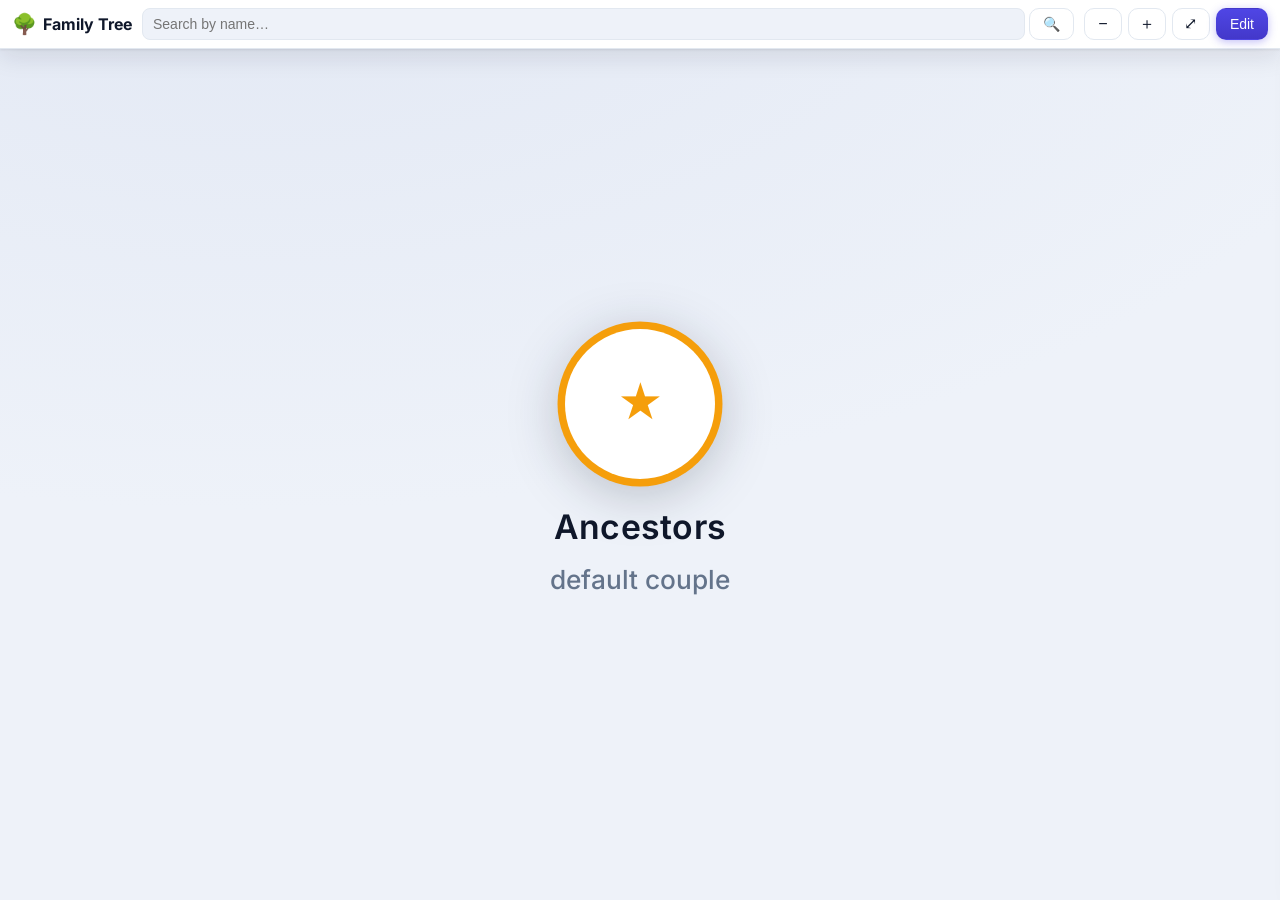
==== index.html @ 28f877d4 "init" ====
<!DOCTYPE html>
<html lang="en">
<head>
  <meta charset="UTF-8">
  <meta name="viewport" content="width=device-width, initial-scale=1.0, maximum-scale=1.0, user-scalable=no">
  <meta name="theme-color" content="#4f46e5">
  <title>Family Tree</title>
  <link rel="preconnect" href="https://fonts.googleapis.com">
  <link rel="preconnect" href="https://fonts.gstatic.com" crossorigin>
  <link href="https://fonts.googleapis.com/css2?family=Inter:wght@400;500;600;700&display=swap" rel="stylesheet">
  <link rel="stylesheet" href="css/styles.css">
</head>
<body>
  <header class="toolbar">
    <div class="brand">
      <span class="logo">🌳</span>
      <span class="title">Family Tree</span>
    </div>

    <div class="search">
      <input id="searchInput" type="search" placeholder="Search by name…" autocomplete="off">
      <button id="searchBtn" class="btn" title="Search">🔍</button>
      <div id="searchSuggest" class="search-suggest"></div>
    </div>

    <div class="tools">
      <button id="btnZoomOut" class="btn icon" title="Zoom out">−</button>
      <button id="btnZoomIn" class="btn icon" title="Zoom in">＋</button>
      <button id="btnFit" class="btn icon" title="Fit to screen">⤢</button>
      <button id="btnAdd" class="btn" title="Add person" style="display:none">＋ Add</button>
      <button id="btnToken" class="btn" title="GitHub token" style="display:none">🔑</button>
      <button id="btnSave" class="btn" title="Save to GitHub" style="display:none">Save to GitHub</button>
      <button id="btnEdit" class="btn primary" title="Edit">Edit</button>
    </div>
  </header>

  <main>
    <div id="treeContainer" class="tree-container"></div>
    <aside id="detailPanel" class="detail-panel"></aside>
  </main>

  <!-- Add/Edit person modal -->
  <div id="editorModal" class="modal">
    <form id="editorForm" class="modal-card editor" autocomplete="off"></form>
  </div>

  <!-- Dynamic dialogs (password / token) mount here -->
  <div id="modalRoot"></div>

  <div id="toast" class="toast"></div>

  <!-- D3 for tree layout (vendored locally — no CDN needed) -->
  <script src="js/vendor/d3.min.js"></script>
  <script src="js/config.js"></script>
  <script src="js/data.js"></script>
  <script src="js/github.js"></script>
  <script src="js/auth.js"></script>
  <script src="js/location.js"></script>
  <script src="js/tree.js"></script>
  <script src="js/person.js"></script>
  <script src="js/app.js"></script>
</body>
</html>
---- css/styles.css ----
/* ------------------------------------------------------------------ */
/* Theme tokens                                                        */
/* ------------------------------------------------------------------ */
:root {
  --bg: #eef2f9;
  --bg2: #e2e8f4;
  --panel: #ffffff;
  --ink: #0f172a;
  --muted: #64748b;
  --line: #e2e8f0;
  --brand: #4f46e5;
  --brand-ink: #ffffff;
  --danger: #e11d48;
  --male: #3b82f6;
  --female: #ec4899;
  --other: #8b5cf6;
  --root: #f59e0b;
  --card: #ffffff;
  --shadow: 0 1px 2px rgba(15,23,42,.08), 0 8px 24px rgba(15,23,42,.10);
}
@media (prefers-color-scheme: dark) {
  :root {
    --bg: #0b1220;
    --bg2: #0f172a;
    --panel: #16203a;
    --ink: #e8edf6;
    --muted: #94a3b8;
    --line: #263352;
    --brand: #818cf8;
    --card: #1a2540;
    --shadow: 0 1px 2px rgba(0,0,0,.5), 0 10px 28px rgba(0,0,0,.5);
  }
}

* { box-sizing: border-box; }
html, body { height: 100%; margin: 0; }
body {
  font-family: "Inter", system-ui, -apple-system, "Segoe UI", Roboto, sans-serif;
  color: var(--ink);
  background: radial-gradient(1200px 600px at 20% -10%, var(--bg2), var(--bg));
  overflow: hidden;
  -webkit-font-smoothing: antialiased;
}

/* ------------------------------------------------------------------ */
/* Toolbar                                                             */
/* ------------------------------------------------------------------ */
.toolbar {
  display: flex; align-items: center; gap: 10px;
  padding: 8px 12px;
  background: var(--panel);
  border-bottom: 1px solid var(--line);
  box-shadow: var(--shadow);
  position: relative; z-index: 20;
  flex-wrap: wrap;
}
.brand { display: flex; align-items: center; gap: 6px; font-weight: 700; }
.brand .logo { font-size: 20px; }
.brand .title { font-size: 16px; }
.search { display: flex; gap: 4px; flex: 1 1 180px; min-width: 140px; position: relative; }
.search input {
  flex: 1; padding: 7px 10px; border: 1px solid var(--line);
  border-radius: 8px; background: var(--bg); color: var(--ink); font-size: 14px;
}
.search-suggest {
  display: none; position: absolute; left: 0; right: 0; top: 100%; z-index: 30;
  background: var(--panel); border: 1px solid var(--line); border-radius: 8px;
  box-shadow: var(--shadow); max-height: 260px; overflow-y: auto; margin-top: 4px;
}
.search-suggest.show { display: block; }
.suggest-opt { padding: 9px 12px; cursor: pointer; font-size: 14px; }
.suggest-opt:hover { background: var(--bg); }
.tools { display: flex; gap: 6px; align-items: center; flex-wrap: wrap; }

.btn {
  padding: 8px 13px; border: 1px solid var(--line); border-radius: 10px;
  background: var(--panel); color: var(--ink); cursor: pointer; font-size: 14px;
  font-weight: 500; line-height: 1; white-space: nowrap;
  transition: border-color .15s ease, box-shadow .15s ease, transform .05s ease;
}
.btn:hover { border-color: var(--brand); }
.btn:active { transform: translateY(1px); }
.btn.primary {
  background: linear-gradient(180deg, var(--brand), #4338ca);
  color: var(--brand-ink); border-color: transparent;
  box-shadow: 0 2px 8px rgba(79,70,229,.35);
}
.btn.danger { color: var(--danger); border-color: var(--danger); }
.btn.icon { width: 38px; padding: 7px 0; text-align: center; font-size: 16px; }
.btn:disabled { opacity: .5; cursor: not-allowed; }

/* ------------------------------------------------------------------ */
/* Layout                                                              */
/* ------------------------------------------------------------------ */
main { position: relative; height: calc(100% - 55px); }
.tree-container { position: absolute; inset: 0; overflow: hidden; }
.tree-svg { width: 100%; height: 100%; display: block; touch-action: none; }

/* ------------------------------------------------------------------ */
/* Tree nodes + links                                                  */
/* ------------------------------------------------------------------ */
.link { fill: none; stroke: var(--line); stroke-width: 2px; stroke-linecap: round; }

/* Colour halo behind the avatar (per gender) — doubles as the node border */
.node .avatar-ring {
  fill: var(--other);
  filter: drop-shadow(0 4px 10px rgba(15,23,42,.22));
}
.node.gender-male .avatar-ring { fill: var(--male); }
.node.gender-female .avatar-ring { fill: var(--female); }
.node.gender-other .avatar-ring { fill: var(--other); }
.node.gender-root .avatar-ring { fill: var(--root); }

.node .avatar { fill: var(--panel); }
.node .avatar-initials { font-size: 18px; font-weight: 700; fill: var(--other); }
.node.gender-male .avatar-initials { fill: var(--male); }
.node.gender-female .avatar-initials { fill: var(--female); }
.node.gender-other .avatar-initials { fill: var(--other); }
.node.gender-root .avatar-initials { fill: var(--root); }

.node .name { font-size: 13.5px; font-weight: 600; fill: var(--ink); letter-spacing: .1px; }
.node .sub { font-size: 10.5px; font-weight: 500; fill: var(--muted); }

/* Search/highlight cue: ring the avatar in the brand colour */
.node .avatar { transition: fill .15s ease; }
.node.highlight .avatar-ring { stroke: var(--brand); stroke-width: 3px; }

.node .toggle circle { fill: var(--brand); stroke: var(--panel); stroke-width: 2px; cursor: pointer; }
.node .toggle text { fill: #fff; font-size: 13px; font-weight: 700; pointer-events: none; }

/* ------------------------------------------------------------------ */
/* Detail panel                                                        */
/* ------------------------------------------------------------------ */
.detail-panel {
  position: absolute; top: 0; right: 0; height: 100%; width: 340px;
  background: var(--panel); border-left: 1px solid var(--line);
  box-shadow: var(--shadow); padding: 16px; overflow-y: auto;
  transform: translateX(105%); transition: transform .25s ease; z-index: 15;
}
.detail-panel.open { transform: translateX(0); }
.panel-close {
  position: absolute; top: 10px; right: 12px; border: none; background: none;
  font-size: 24px; color: var(--muted); cursor: pointer; line-height: 1;
}
.detail-head { display: flex; gap: 12px; align-items: center; margin-bottom: 14px; }
.detail-head h2 { margin: 0; font-size: 18px; }
.detail-avatar { width: 56px; height: 56px; border-radius: 50%; object-fit: cover; }
.detail-avatar.placeholder {
  display: flex; align-items: center; justify-content: center;
  color: #fff; font-weight: 700; font-size: 20px;
}
.detail-avatar.gender-male { background: var(--male); }
.detail-avatar.gender-female { background: var(--female); }
.detail-avatar.gender-other { background: var(--other); }
.badge {
  display: inline-block; font-size: 11px; padding: 2px 8px; border-radius: 999px;
  background: var(--root); color: #fff;
}
.detail-row { display: flex; gap: 8px; padding: 6px 0; border-bottom: 1px solid var(--line); font-size: 14px; }
.detail-row .dl { color: var(--muted); flex: 0 0 92px; }
.detail-row .dv { flex: 1; word-break: break-word; }
.detail-row a { color: var(--brand); text-decoration: none; }
.detail-actions { display: flex; gap: 8px; margin-top: 16px; flex-wrap: wrap; }
.muted { color: var(--muted); }
.hint { color: var(--muted); font-size: 12px; margin: 6px 0; }

/* ------------------------------------------------------------------ */
/* Modals + forms                                                      */
/* ------------------------------------------------------------------ */
.modal {
  position: fixed; inset: 0; background: rgba(0,0,0,.45);
  display: none; align-items: center; justify-content: center; z-index: 40; padding: 16px;
}
.modal.open { display: flex; }
.modal-card {
  background: var(--panel); border-radius: 14px; box-shadow: var(--shadow);
  width: 100%; max-width: 440px; max-height: 90vh; overflow-y: auto; padding: 20px;
}
.modal-card h2 { margin: 0 0 12px; font-size: 18px; }
.dlg-input {
  width: 100%; padding: 9px 11px; border: 1px solid var(--line); border-radius: 8px;
  background: var(--bg); color: var(--ink); font-size: 15px; margin-bottom: 10px;
}
.field { display: block; margin-bottom: 12px; }
.field > span { display: block; font-size: 13px; color: var(--muted); margin-bottom: 4px; }
.field input, .field select {
  width: 100%; padding: 9px 11px; border: 1px solid var(--line); border-radius: 8px;
  background: var(--bg); color: var(--ink); font-size: 15px;
}
.form-actions { display: flex; justify-content: flex-end; gap: 8px; margin-top: 8px; }
.form-errors { color: var(--danger); font-size: 13px; margin-bottom: 8px; }
.form-errors div { padding: 1px 0; }

/* Location / pincode */
.pincode-row { display: flex; gap: 8px; }
.pincode-row input { flex: 1; letter-spacing: 2px; }
.combo { display: flex; flex-direction: column; gap: 6px; }
.combo select { width: 100%; }

/* "More details" collapsible section */
.more-toggle {
  display: block; width: 100%; text-align: left; margin: 4px 0 12px;
  padding: 8px 10px; border: 1px dashed var(--line); border-radius: 8px;
  background: var(--bg); color: var(--muted); cursor: pointer; font-size: 13px;
}
.more-toggle:hover { border-color: var(--brand); color: var(--ink); }
.more-details { border-top: 1px solid var(--line); padding-top: 12px; margin-bottom: 4px; }

.photo-field { display: flex; flex-direction: column; gap: 8px; }
.photo-preview { width: 72px; height: 72px; border-radius: 50%; object-fit: cover; border: 1px solid var(--line); }

/* Multi-select picker (parents / spouses) */
.picker { position: relative; }
.chips { display: flex; flex-wrap: wrap; gap: 6px; margin-bottom: 6px; }
.chip {
  display: inline-flex; align-items: center; gap: 6px; background: var(--bg);
  border: 1px solid var(--line); border-radius: 999px; padding: 3px 6px 3px 10px; font-size: 13px;
}
.chip-x { border: none; background: none; color: var(--muted); cursor: pointer; font-size: 15px; line-height: 1; }
.picker-search { width: 100%; }
.picker-list {
  display: none; z-index: 5;
  background: var(--panel); border: 1px solid var(--line); border-radius: 8px;
  box-shadow: var(--shadow); max-height: 220px; overflow-y: auto; margin-top: 2px;
}
.picker-list.show { display: block; }
.picker-opt { padding: 8px 11px; cursor: pointer; font-size: 14px; }
.picker-opt:hover { background: var(--bg); }

/* ------------------------------------------------------------------ */
/* Toast                                                               */
/* ------------------------------------------------------------------ */
.toast {
  position: fixed; left: 50%; bottom: 20px; transform: translateX(-50%) translateY(20px);
  background: #111827; color: #fff; padding: 11px 16px; border-radius: 10px;
  font-size: 14px; opacity: 0; pointer-events: none; transition: all .25s ease; z-index: 60;
  max-width: 90vw;
}
.toast.show { opacity: 1; transform: translateX(-50%) translateY(0); }
.toast.error { background: var(--danger); }

/* ------------------------------------------------------------------ */
/* Mobile                                                              */
/* ------------------------------------------------------------------ */
@media (max-width: 640px) {
  .brand .title { display: none; }
  .detail-panel {
    width: 100%; height: 62%; top: auto; bottom: 0; right: 0;
    border-left: none; border-top: 1px solid var(--line);
    border-radius: 16px 16px 0 0; transform: translateY(105%);
  }
  .detail-panel.open { transform: translateY(0); }
  .btn { padding: 8px 10px; }
  .btn.icon { width: 34px; }
}
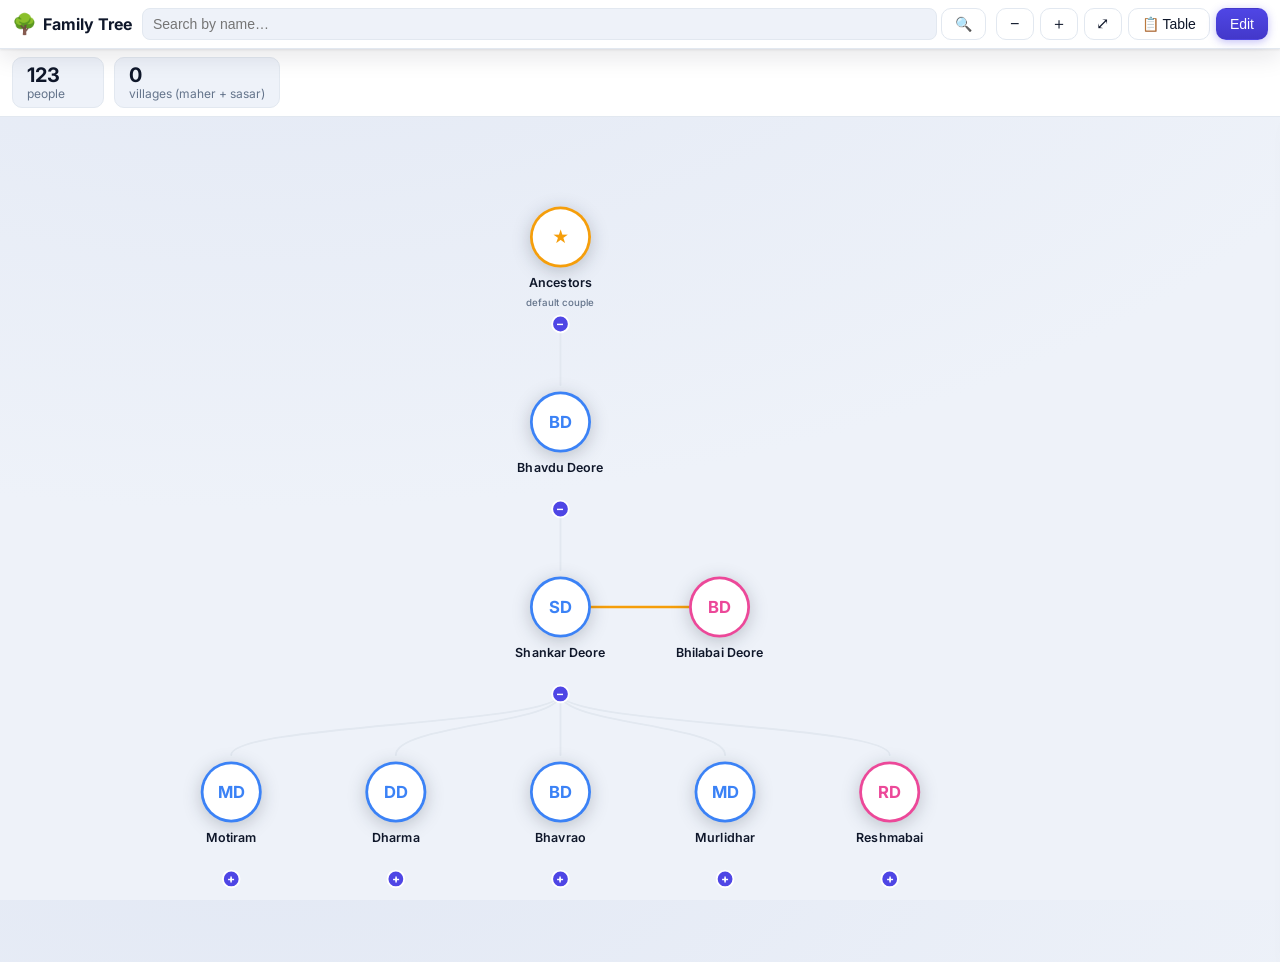
==== commit 78a905cd: "Add analytics bar, filterable people table, and spouse expand "+" - Analytics bar under the toolbar:" ====
--- a/index.html
+++ b/index.html
@@ -27,6 +27,7 @@
       <button id="btnZoomOut" class="btn icon" title="Zoom out">−</button>
       <button id="btnZoomIn" class="btn icon" title="Zoom in">＋</button>
       <button id="btnFit" class="btn icon" title="Fit to screen">⤢</button>
+      <button id="btnTable" class="btn" title="People table">📋 Table</button>
       <button id="btnAdd" class="btn" title="Add person" style="display:none">＋ Add</button>
       <button id="btnToken" class="btn" title="GitHub token" style="display:none">🔑</button>
       <button id="btnSave" class="btn" title="Save to GitHub" style="display:none">Save to GitHub</button>
@@ -34,10 +35,15 @@
     </div>
   </header>
 
+  <div id="analyticsBar" class="analytics-bar"></div>
+
   <main>
     <div id="treeContainer" class="tree-container"></div>
     <aside id="detailPanel" class="detail-panel"></aside>
   </main>
+
+  <!-- People table (filterable) -->
+  <div id="peopleTableOverlay" class="table-overlay"></div>
 
   <!-- Add/Edit person modal -->
   <div id="editorModal" class="modal">
@@ -58,6 +64,8 @@
   <script src="js/location.js"></script>
   <script src="js/tree.js"></script>
   <script src="js/person.js"></script>
+  <script src="js/analytics.js"></script>
+  <script src="js/table.js"></script>
   <script src="js/app.js"></script>
 </body>
 </html>
--- a/css/styles.css
+++ b/css/styles.css
@@ -101,6 +101,9 @@
 /* ------------------------------------------------------------------ */
 .link { fill: none; stroke: var(--line); stroke-width: 2px; stroke-linecap: round; }
 
+/* Marriage line connecting a person to their spouse companion */
+.couple-link { stroke: var(--root); stroke-width: 2.5px; stroke-linecap: round; }
+
 /* Colour halo behind the avatar (per gender) — doubles as the node border */
 .node .avatar-ring {
   fill: var(--other);
@@ -196,6 +199,17 @@
 .pincode-row input { flex: 1; letter-spacing: 2px; }
 .combo { display: flex; flex-direction: column; gap: 6px; }
 .combo select { width: 100%; }
+.loc-title {
+  font-size: 13px; font-weight: 600; color: var(--ink);
+  margin: 4px 0 10px; padding-top: 10px; border-top: 1px solid var(--line);
+}
+
+/* Inline checkbox (e.g. Living) */
+.check-field {
+  display: flex; align-items: center; gap: 8px; margin-bottom: 12px;
+  font-size: 14px; color: var(--ink); cursor: pointer;
+}
+.check-field input { width: 16px; height: 16px; flex: 0 0 auto; }
 
 /* "More details" collapsible section */
 .more-toggle {
@@ -240,10 +254,66 @@
 .toast.error { background: var(--danger); }
 
 /* ------------------------------------------------------------------ */
+/* Analytics bar                                                       */
+/* ------------------------------------------------------------------ */
+.analytics-bar {
+  display: flex; gap: 10px; flex-wrap: wrap; align-items: stretch;
+  padding: 8px 12px; background: var(--panel);
+  border-bottom: 1px solid var(--line); position: relative; z-index: 15;
+}
+.analytics-bar:empty { display: none; }
+.analytics-bar .stat {
+  display: flex; flex-direction: column; align-items: flex-start;
+  padding: 6px 14px; border: 1px solid var(--line); border-radius: 10px;
+  background: var(--bg); min-width: 92px;
+}
+.analytics-bar .stat-num { font-size: 20px; font-weight: 700; line-height: 1.1; }
+.analytics-bar .stat-label { font-size: 12px; color: var(--muted); }
+
+/* ------------------------------------------------------------------ */
+/* People table overlay                                                */
+/* ------------------------------------------------------------------ */
+.table-overlay {
+  position: fixed; inset: 0; background: rgba(0,0,0,.45);
+  display: none; align-items: center; justify-content: center; z-index: 50; padding: 16px;
+}
+.table-overlay.open { display: flex; }
+.table-card {
+  background: var(--panel); border-radius: 14px; box-shadow: var(--shadow);
+  width: min(1100px, 100%); max-height: 90vh; display: flex; flex-direction: column; overflow: hidden;
+}
+.table-head {
+  display: flex; align-items: center; gap: 10px; flex-wrap: wrap;
+  padding: 14px 16px; border-bottom: 1px solid var(--line);
+}
+.table-head h2 { margin: 0; font-size: 18px; }
+.table-filters { display: flex; align-items: center; gap: 8px; flex-wrap: wrap; flex: 1; }
+.table-filters input, .table-filters select {
+  padding: 7px 10px; border: 1px solid var(--line); border-radius: 8px;
+  background: var(--bg); color: var(--ink); font-size: 14px;
+}
+.table-filters input { flex: 1 1 180px; min-width: 140px; }
+.table-scroll { overflow: auto; }
+.people-table { border-collapse: collapse; width: 100%; font-size: 13px; }
+.people-table th, .people-table td {
+  text-align: left; padding: 7px 10px; border-bottom: 1px solid var(--line); white-space: nowrap;
+}
+.people-table thead th {
+  position: sticky; top: 0; background: var(--panel); cursor: pointer;
+  user-select: none; font-weight: 600; z-index: 1;
+}
+.people-table thead th.sorted { color: var(--brand); }
+.people-table thead th.sorted::after { content: " " attr(data-dir); font-size: 11px; }
+.people-table tbody tr { cursor: pointer; }
+.people-table tbody tr:hover { background: var(--bg); }
+
+/* ------------------------------------------------------------------ */
 /* Mobile                                                              */
 /* ------------------------------------------------------------------ */
 @media (max-width: 640px) {
   .brand .title { display: none; }
+  .analytics-bar { padding: 6px 10px; gap: 6px; }
+  .analytics-bar .stat { padding: 5px 10px; min-width: 78px; }
   .detail-panel {
     width: 100%; height: 62%; top: auto; bottom: 0; right: 0;
     border-left: none; border-top: 1px solid var(--line);
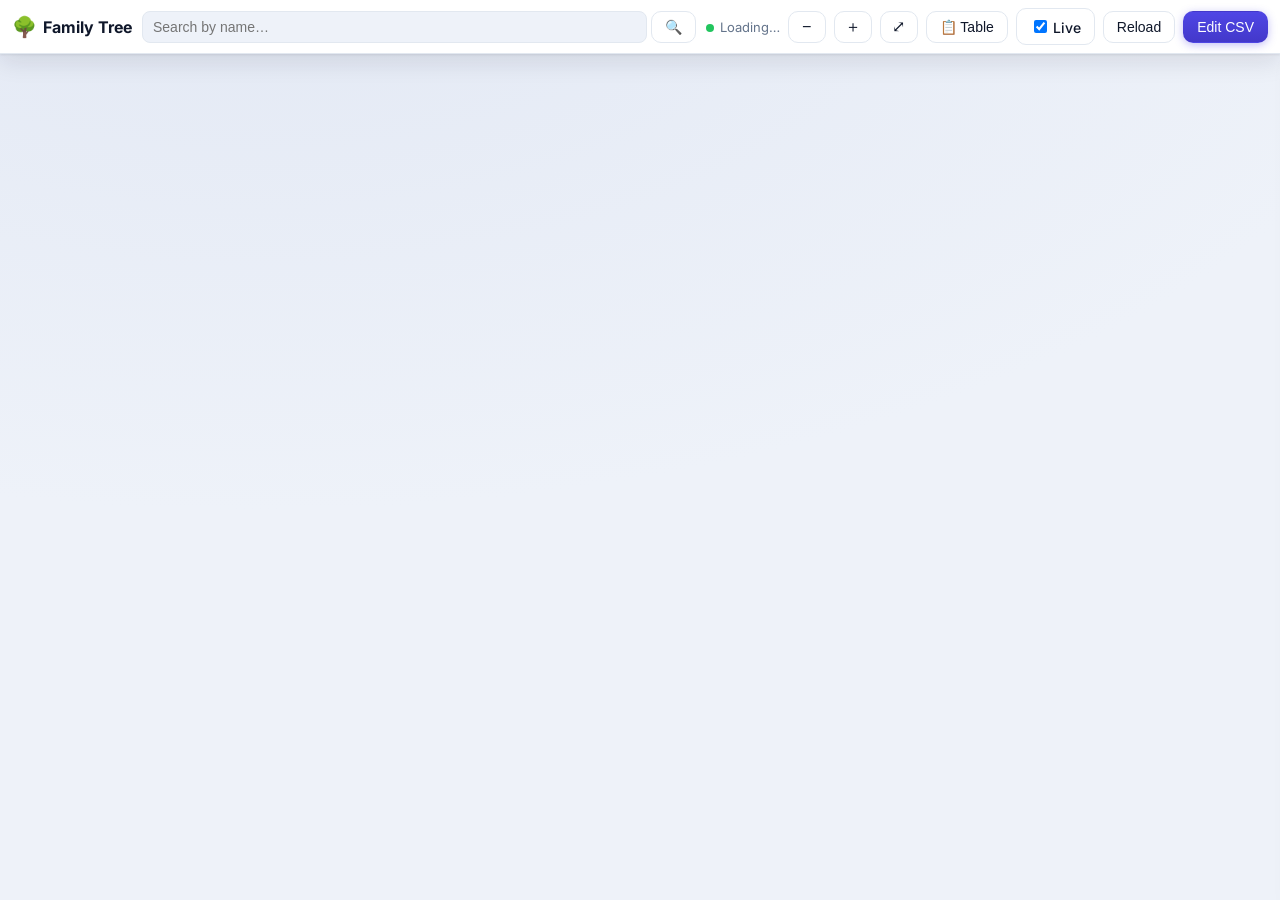
==== commit af0dbe99: "Make index.html render live from CSV; remove the GitHub editor index.html now renders the tree direc" ====
--- a/index.html
+++ b/index.html
@@ -9,6 +9,26 @@
   <link rel="preconnect" href="https://fonts.gstatic.com" crossorigin>
   <link href="https://fonts.googleapis.com/css2?family=Inter:wght@400;500;600;700&display=swap" rel="stylesheet">
   <link rel="stylesheet" href="css/styles.css">
+  <style>
+    /* CSV status pill + paste/upload drawer. */
+    .csvbar { display: flex; align-items: center; gap: 8px; flex-wrap: wrap; }
+    .csvbar .status { font-size: 13px; color: var(--muted); }
+    .csvbar .status.err { color: #dc2626; }
+    .csvbar .status .dot { display: inline-block; width: 8px; height: 8px; border-radius: 50%;
+      background: #22c55e; margin-right: 6px; vertical-align: middle; }
+    .csvbar .status.err .dot { background: #dc2626; }
+    .csv-drawer { position: fixed; inset: 0; background: rgba(0,0,0,.45); display: none;
+      align-items: center; justify-content: center; z-index: 60; padding: 16px; }
+    .csv-drawer.open { display: flex; }
+    .csv-drawer .card { background: var(--card, #fff); color: inherit; border-radius: 12px;
+      width: min(760px, 100%); max-height: 90vh; display: flex; flex-direction: column;
+      padding: 18px; box-shadow: 0 20px 60px rgba(0,0,0,.35); }
+    .csv-drawer textarea { flex: 1; min-height: 320px; width: 100%; resize: vertical;
+      font-family: ui-monospace, SFMono-Regular, Menlo, monospace; font-size: 12px;
+      border: 1px solid var(--border, #d1d5db); border-radius: 8px; padding: 10px; }
+    .csv-warnings { margin-top: 8px; max-height: 160px; overflow: auto; font-size: 12px; }
+    .csv-warnings li { color: #b45309; }
+  </style>
 </head>
 <body>
   <header class="toolbar">
@@ -23,15 +43,17 @@
       <div id="searchSuggest" class="search-suggest"></div>
     </div>
 
-    <div class="tools">
+    <div class="tools csvbar">
+      <span id="status" class="status"><span class="dot"></span><span id="statusText">Loading…</span></span>
       <button id="btnZoomOut" class="btn icon" title="Zoom out">−</button>
       <button id="btnZoomIn" class="btn icon" title="Zoom in">＋</button>
       <button id="btnFit" class="btn icon" title="Fit to screen">⤢</button>
       <button id="btnTable" class="btn" title="People table">📋 Table</button>
-      <button id="btnAdd" class="btn" title="Add person" style="display:none">＋ Add</button>
-      <button id="btnToken" class="btn" title="GitHub token" style="display:none">🔑</button>
-      <button id="btnSave" class="btn" title="Save to GitHub" style="display:none">Save to GitHub</button>
-      <button id="btnEdit" class="btn primary" title="Edit">Edit</button>
+      <label id="btnLive" class="btn" title="Re-read the CSV file on an interval">
+        <input id="liveChk" type="checkbox" style="margin-right:6px" checked>Live
+      </label>
+      <button id="btnReload" class="btn" title="Re-read the CSV file now">Reload</button>
+      <button id="btnPaste" class="btn primary" title="Paste or upload CSV">Edit CSV</button>
     </div>
   </header>
 
@@ -45,27 +67,196 @@
   <!-- People table (filterable) -->
   <div id="peopleTableOverlay" class="table-overlay"></div>
 
-  <!-- Add/Edit person modal -->
-  <div id="editorModal" class="modal">
-    <form id="editorForm" class="modal-card editor" autocomplete="off"></form>
+  <!-- Paste / upload CSV -->
+  <div id="csvDrawer" class="csv-drawer">
+    <div class="card">
+      <h2 style="margin-top:0">Edit CSV</h2>
+      <p class="hint">Paste CSV below, or load a file. The tree updates as you type — nothing is
+        saved to disk. Columns match <code>data/family_template.csv</code>.</p>
+      <input id="csvFile" type="file" accept=".csv,text/csv" style="margin-bottom:8px">
+      <textarea id="csvText" spellcheck="false" placeholder="member_id,firstName,lastName,gender,father_id,mother_id,spouse_id,…"></textarea>
+      <ul id="csvWarnings" class="csv-warnings"></ul>
+      <div class="form-actions" style="margin-top:10px">
+        <button id="csvClose" class="btn">Close</button>
+      </div>
+    </div>
   </div>
 
-  <!-- Dynamic dialogs (password / token) mount here -->
-  <div id="modalRoot"></div>
-
   <div id="toast" class="toast"></div>
 
-  <!-- D3 for tree layout (vendored locally — no CDN needed) -->
+  <!-- D3 + the pieces the tree/detail panel/table need. View-only (renders from CSV). -->
   <script src="js/vendor/d3.min.js"></script>
   <script src="js/config.js"></script>
   <script src="js/data.js"></script>
-  <script src="js/github.js"></script>
-  <script src="js/auth.js"></script>
-  <script src="js/location.js"></script>
   <script src="js/tree.js"></script>
   <script src="js/person.js"></script>
   <script src="js/analytics.js"></script>
   <script src="js/table.js"></script>
-  <script src="js/app.js"></script>
+  <script src="js/csv-import.js"></script>
+  <script>
+  (function () {
+    const $ = (id) => document.getElementById(id);
+    // Where the CSV lives. Override with ?csv=path/to/file.csv
+    const params = new URLSearchParams(location.search);
+    const CSV_PATH = params.get("csv") || "data/family_template.csv";
+    const POLL_MS = 2000;
+
+    let lastText = null;    // last CSV text we rendered (to skip no-op re-renders)
+    let pollTimer = null;
+    let manualText = null;  // non-null when previewing pasted/uploaded CSV
+    let rendered = false;   // false until the first successful render
+
+    function setStatus(msg, isError) {
+      $("status").className = "status" + (isError ? " err" : "");
+      $("statusText").textContent = msg;
+    }
+
+    // Convert CSV text -> store -> tree. Returns the warnings list.
+    function renderCsv(text, label) {
+      const { data, warnings } = CsvImport.convert(text);
+      Store.loadData(data);
+      // Preserve the current pan/zoom on refreshes; fit on the very first render.
+      Tree.render(rendered);
+      rendered = true;
+      Analytics.render("#analyticsBar");
+      renderWarnings(warnings);
+      const n = Object.keys(data.people).length - 2; // minus the two ancestors
+      setStatus((label || "Loaded") + " · " + n + " people" +
+        (warnings.length ? " · " + warnings.length + " warning(s)" : ""));
+      return warnings;
+    }
+
+    function renderWarnings(warnings) {
+      const box = $("csvWarnings");
+      box.innerHTML = warnings.slice(0, 50)
+        .map((w) => "<li>" + esc(w) + "</li>").join("");
+    }
+
+    function esc(s) {
+      return String(s == null ? "" : s).replace(/[&<>"']/g, (c) =>
+        ({ "&": "&amp;", "<": "&lt;", ">": "&gt;", '"': "&quot;", "'": "&#39;" }[c]));
+    }
+
+    // Fetch the CSV from disk and render if it changed since last time.
+    async function pollFile(force) {
+      if (manualText != null) return; // previewing pasted CSV: ignore the file
+      try {
+        const res = await fetch(CSV_PATH + "?t=" + Date.now(), { cache: "no-store" });
+        if (!res.ok) throw new Error(CSV_PATH + " (" + res.status + ")");
+        const text = await res.text();
+        if (!force && text === lastText) return; // unchanged — nothing to do
+        lastText = text;
+        const stamp = new Date().toLocaleTimeString();
+        renderCsv(text, "Updated " + stamp);
+      } catch (err) {
+        setStatus("Can't read " + err.message + " — serve over http (python -m http.server)", true);
+      }
+    }
+
+    function startPolling() { if (!pollTimer) pollTimer = setInterval(() => pollFile(false), POLL_MS); }
+    function stopPolling() { clearInterval(pollTimer); pollTimer = null; }
+
+    // ---------- Search (name / village), reusing Store + Tree ----------
+    function matches(p, q) {
+      return Store.nameWithFather(p).toLowerCase().includes(q) ||
+        Store.fullName(p).toLowerCase().includes(q) ||
+        (p.village || "").toLowerCase().includes(q);
+    }
+    function doSearch() {
+      const q = $("searchInput").value.trim().toLowerCase();
+      if (!q) return;
+      const m = Store.all().filter((p) => !Store.isDummy(p.id)).find((p) => matches(p, q));
+      if (!m) { toast("No match for “" + q + "”.", true); return; }
+      goTo(m.id);
+    }
+    function goTo(id) { hideSuggest(); Tree.focusPerson(id); Person.showDetail(id); }
+    function renderSuggest() {
+      const box = $("searchSuggest");
+      const q = $("searchInput").value.trim().toLowerCase();
+      if (!q) { hideSuggest(); return; }
+      const results = Store.all().filter((p) => !Store.isDummy(p.id))
+        .filter((p) => matches(p, q)).slice(0, 10);
+      box.innerHTML = results.length
+        ? results.map((p) => '<div class="suggest-opt" data-goto="' + p.id + '">' +
+            esc(Store.nameWithFather(p)) +
+            (p.village ? ' <span class="muted">· ' + esc(p.village) + "</span>" : "") + "</div>").join("")
+        : '<div class="suggest-opt muted">No matches</div>';
+      box.classList.add("show");
+      box.querySelectorAll("[data-goto]").forEach((el) => {
+        el.onclick = () => goTo(el.getAttribute("data-goto"));
+      });
+    }
+    function hideSuggest() { const b = $("searchSuggest"); b.classList.remove("show"); b.innerHTML = ""; }
+
+    // ---------- Toast ----------
+    let toastTimer;
+    function toast(msg, isError) {
+      const el = $("toast");
+      el.textContent = msg;
+      el.className = "toast show" + (isError ? " error" : "");
+      clearTimeout(toastTimer);
+      toastTimer = setTimeout(() => (el.className = "toast"), 4000);
+    }
+
+    // ---------- Paste / upload drawer ----------
+    function openDrawer() {
+      $("csvText").value = manualText != null ? manualText : (lastText || "");
+      $("csvDrawer").classList.add("open");
+      $("csvText").focus();
+    }
+    function closeDrawer() { $("csvDrawer").classList.remove("open"); }
+
+    function onCsvInput() {
+      const text = $("csvText").value;
+      manualText = text;                 // switch to manual-preview mode
+      $("liveChk").checked = false; stopPolling();
+      try { renderCsv(text, "Preview"); }
+      catch (err) { setStatus("Parse error: " + err.message, true); }
+    }
+
+    function wire() {
+      $("btnZoomIn").onclick = () => Tree.zoomIn();
+      $("btnZoomOut").onclick = () => Tree.zoomOut();
+      $("btnFit").onclick = () => Tree.fit();
+      $("btnTable").onclick = () => PeopleTable.open();
+      $("btnReload").onclick = () => {
+        manualText = null;               // leave manual mode, go back to the file
+        $("liveChk").checked = true; startPolling();
+        pollFile(true);
+      };
+      $("liveChk").onchange = (e) => { e.target.checked ? startPolling() : stopPolling(); };
+      $("btnPaste").onclick = openDrawer;
+      $("csvClose").onclick = closeDrawer;
+      $("csvDrawer").addEventListener("click", (e) => { if (e.target === $("csvDrawer")) closeDrawer(); });
+      $("csvText").addEventListener("input", onCsvInput);
+      $("csvFile").addEventListener("change", (e) => {
+        const file = e.target.files[0];
+        if (!file) return;
+        const reader = new FileReader();
+        reader.onload = () => { $("csvText").value = reader.result; onCsvInput(); };
+        reader.readAsText(file);
+      });
+
+      $("searchBtn").onclick = doSearch;
+      const input = $("searchInput");
+      input.addEventListener("keydown", (e) => { if (e.key === "Enter") { hideSuggest(); doSearch(); } });
+      input.addEventListener("input", renderSuggest);
+      input.addEventListener("focus", renderSuggest);
+      document.addEventListener("click", (e) => { if (!e.target.closest(".search")) hideSuggest(); });
+    }
+
+    async function boot() {
+      // The tree + detail panel are view-only here (no edit callbacks).
+      Tree.init("#treeContainer", { onSelect: (id) => Person.showDetail(id) });
+      Person.init({ canEdit: () => false });
+      PeopleTable.init({ onPick: goTo });
+      wire();
+      await pollFile(true);
+      startPolling();
+    }
+
+    window.addEventListener("DOMContentLoaded", boot);
+  })();
+  </script>
 </body>
 </html>
